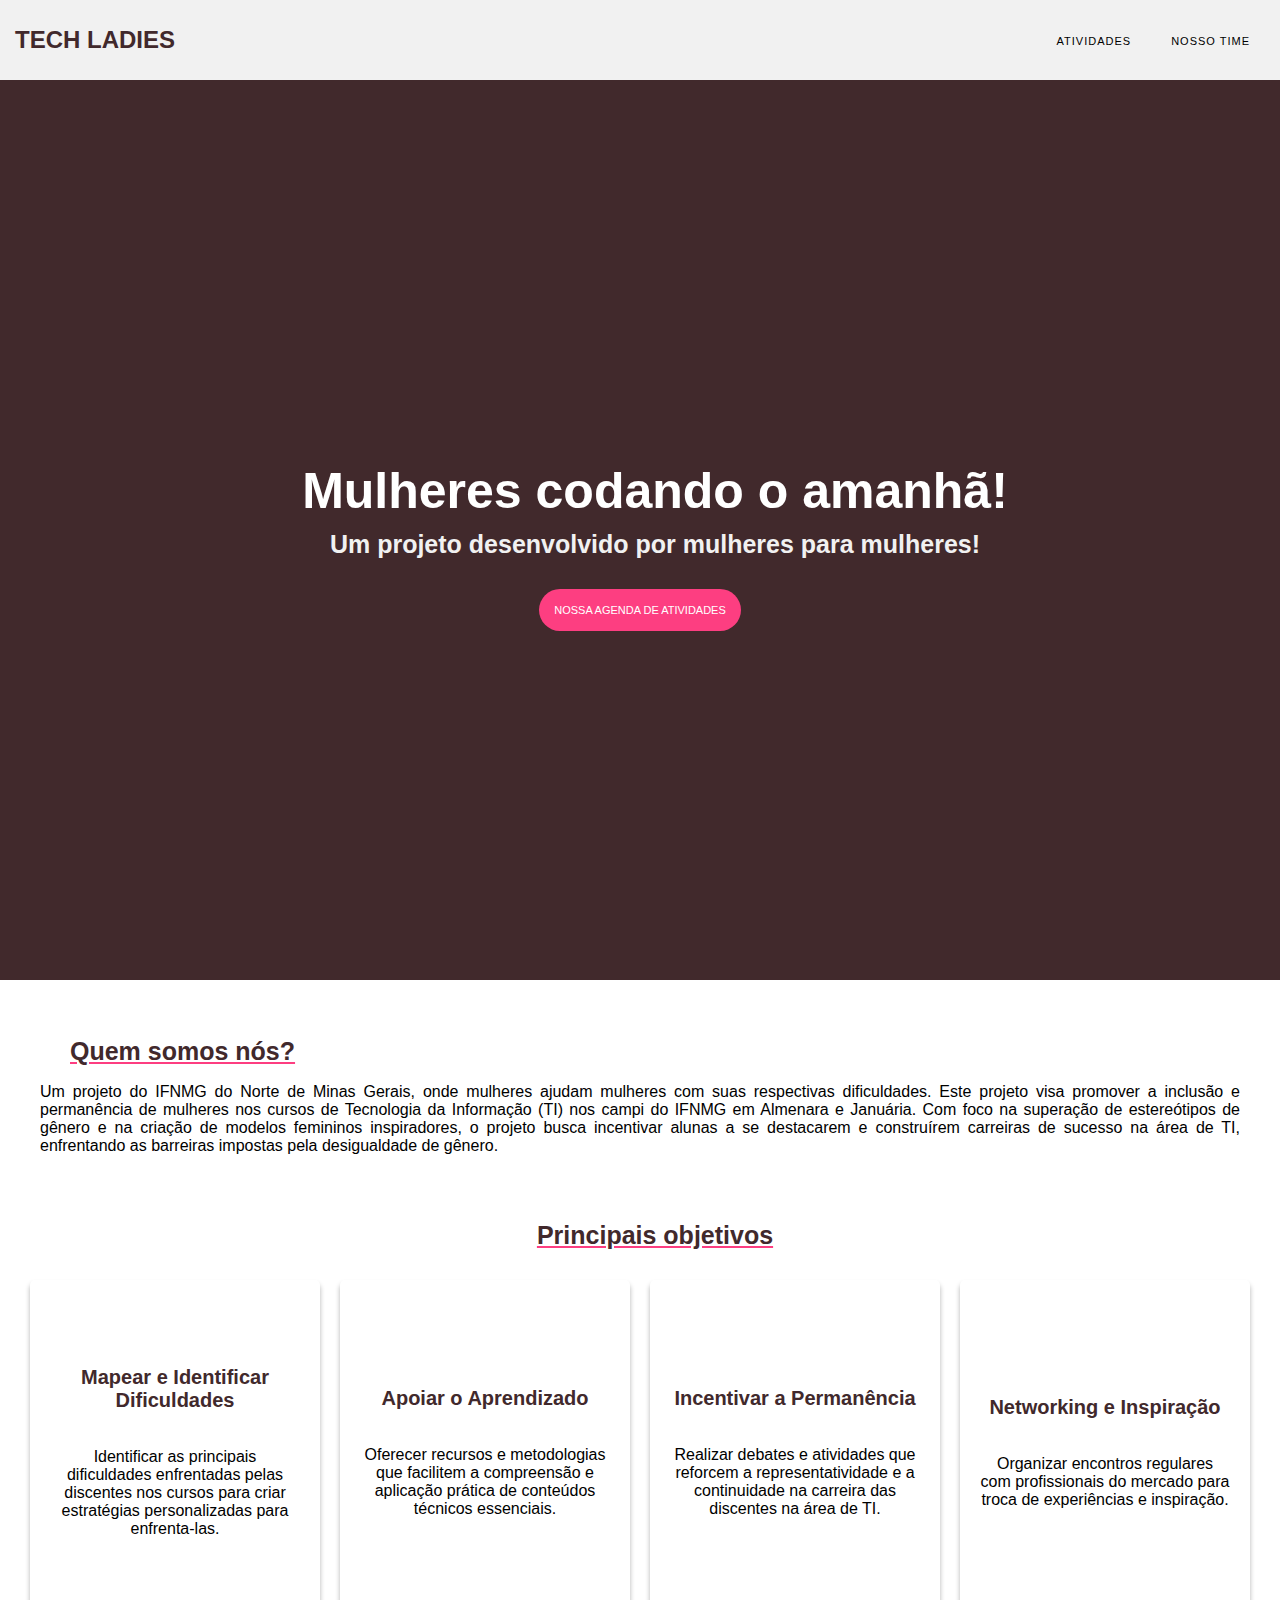
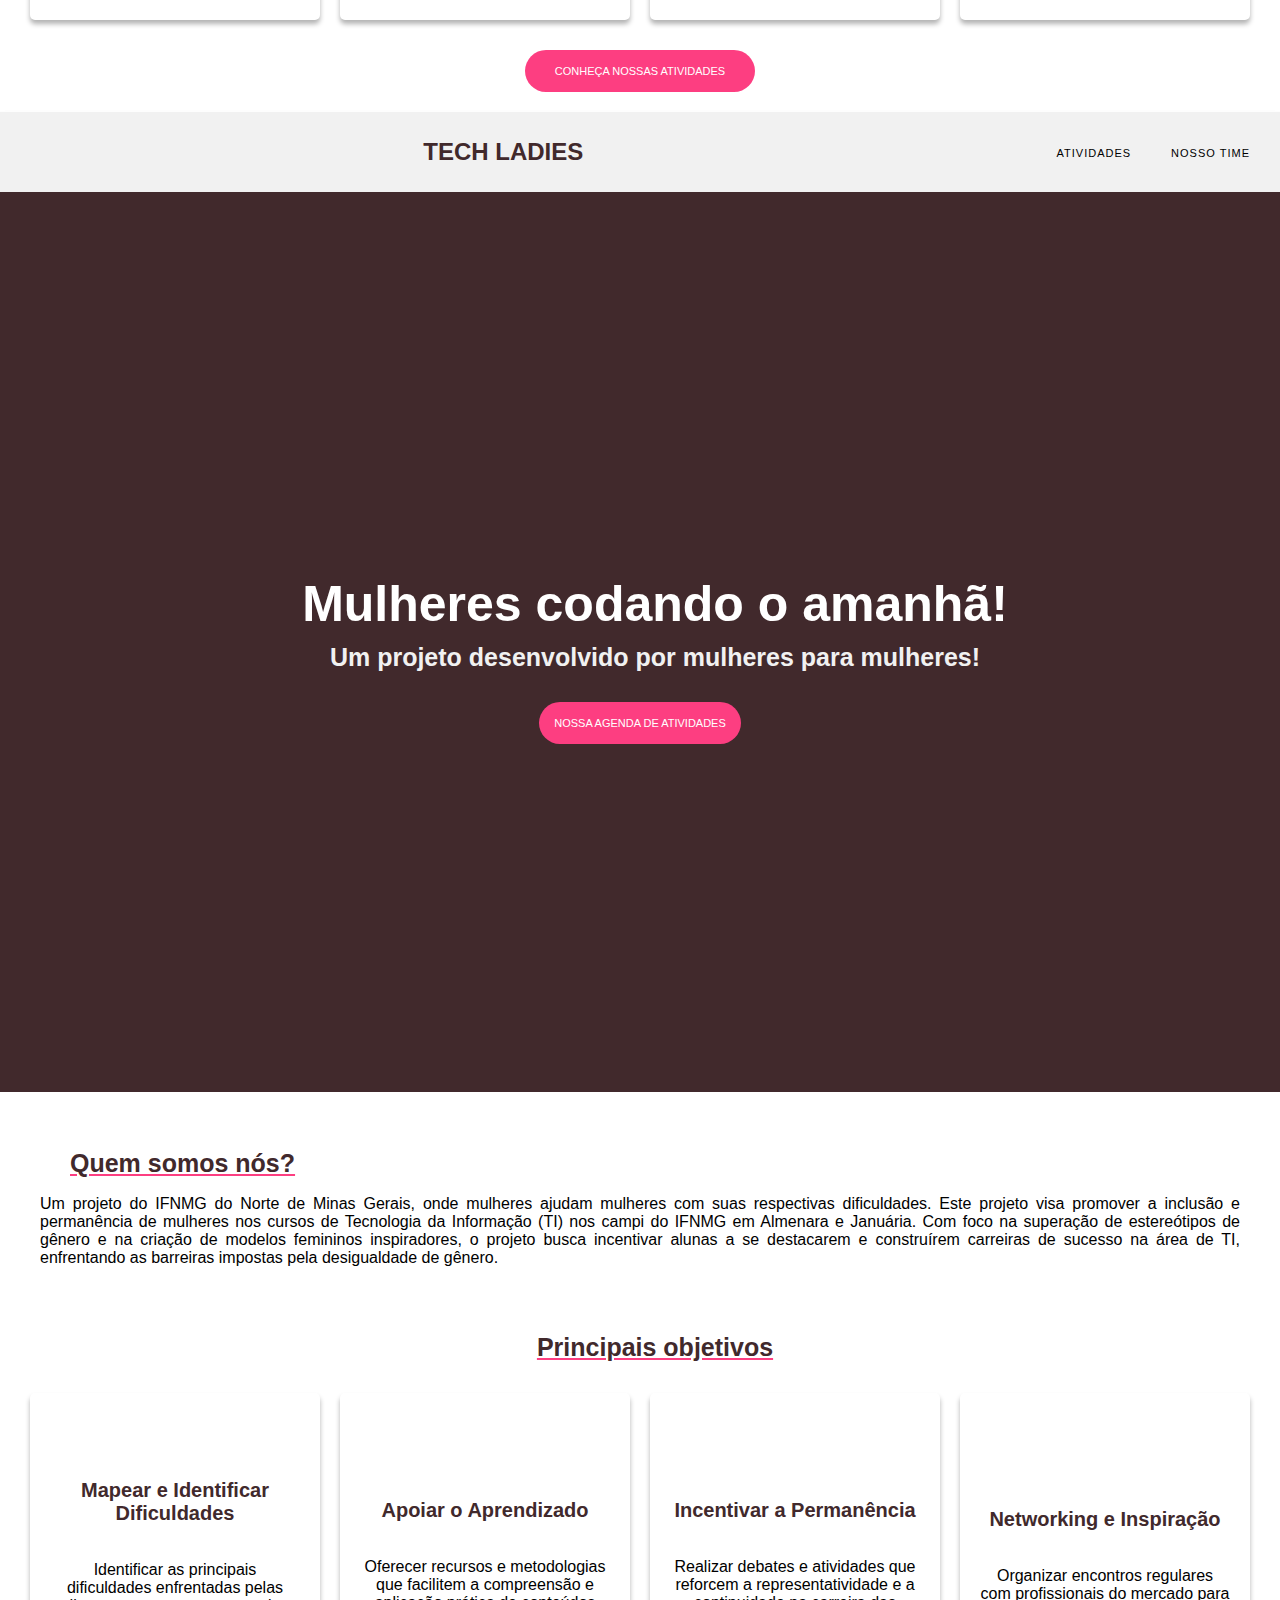
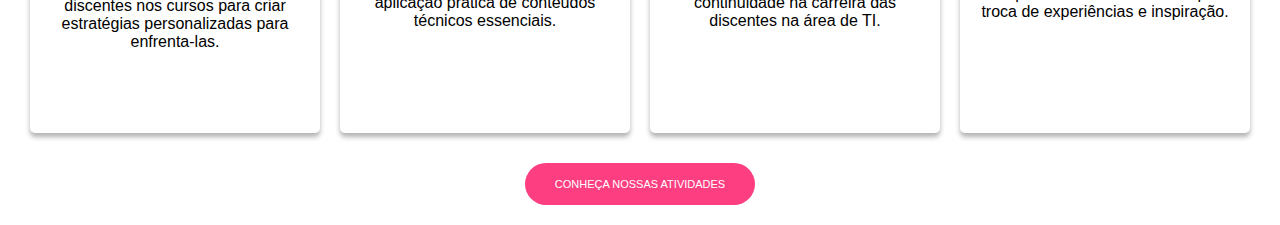
==== index.html @ 1f5deaea "Add files via upload" ====
<!DOCTYPE html>
<html lang="pt-br">
    <link rel="stylesheet" type="text/css" href="index.css">
<head>
    <meta charset="UTF-8">
    <meta name="viewport" content="width=device-width, initial-scale=1.0">
    <title>Tech Ladies</title>
</head>
<body>
    <nav class="navegacao">
        <div class="container">
           
                <a class="logoMenu" href="index.html" id="logo">Tech Ladies</a>
                    <button class="navbar-toggler" id="botao">&#9776;</button>
                <ul class="navbar-nav">
                    <li class="nav-item">
                        <a class="nav-link" href="paginaAtividades/atividades.html">Atividades</a>
                    </li>
                    <li class="nav-item">
                        <a class="nav-link" href="paginaTime/time.html">Nosso Time</a>
                    </li>
                </ul>
          
        </div>
    </nav>
    <div class="topo">
        <h1 class="titulo">Mulheres codando o amanhã!</h1> 
        <h2 class="subtitulo">Um projeto desenvolvido por mulheres para mulheres!</h2>
        <div class="divLink"><a href="">Nossa agenda de atividades</a></div>
    </div>
    <div id="descricaoProjeto">
        <h1>Quem somos nós?</h1>
        <p>Um projeto do IFNMG do Norte de Minas Gerais, onde mulheres ajudam mulheres com suas respectivas dificuldades. Este projeto visa promover a inclusão e permanência de mulheres nos cursos de Tecnologia da Informação (TI) nos campi do IFNMG em Almenara e Januária. Com foco na superação de estereótipos de gênero e na criação de modelos femininos inspiradores, o projeto busca incentivar alunas a se destacarem e construírem carreiras de sucesso na área de TI, enfrentando as barreiras impostas pela desigualdade de gênero.</p>
    </div>
    <h2>Principais objetivos</h2>
        <div class="objetivos">
            <div class="subObjetivos">
                <h3>Mapear e Identificar Dificuldades</h3>
                <p>Identificar as principais dificuldades enfrentadas pelas discentes nos cursos  para criar estratégias personalizadas para enfrenta-las.</p>
            </div>
            <div class="subObjetivos">
                <h3>Apoiar o Aprendizado</h3>
                <p>Oferecer recursos e metodologias que facilitem a compreensão e aplicação prática de conteúdos técnicos essenciais.</p>
            </div>
            <div class="subObjetivos">
                <h3>Incentivar a Permanência</h3>
                <p>Realizar debates e atividades que reforcem a representatividade e a continuidade na carreira das discentes na área de TI.
                </p>
            </div>
            <div class="subObjetivos">
                <h3>Networking e Inspiração</h3>
                <p>Organizar encontros regulares com profissionais do mercado para troca de experiências e inspiração.</p>
            </div>
        </div>

        <div class="divLink" id="botaoFinal">
            <a href="paginaAtividades/atividades.html">Conheça nossas atividades<a></div>
    </div>
</body>
<script src="scriptConfig.js" defer></script>
</html>                                                                                                                                                                                                                                                                                                                                                                                                                                                                                                                                                                                                                                                                                                                                                                                                                                                                                                                                                                                                                                                                                                                                                                                                                                                                                                                                                                                                                                                                                                                                                                                                                                                                                                                 <!DOCTYPE html>
<html lang="pt-br">
    <link rel="stylesheet" type="text/css" href="index.css">
<head>
    <meta charset="UTF-8">
    <meta name="viewport" content="width=device-width, initial-scale=1.0">
    <title>Tech Ladies</title>
</head>
<body>
    <nav class="navegacao">
        <div class="container">
           
                <a class="logoMenu" href="index.html" id="logo">Tech Ladies</a>
                    <button class="navbar-toggler" id="botao">&#9776;</button>
                <ul class="navbar-nav">
                    <li class="nav-item">
                        <a class="nav-link" href="paginaAtividades/atividades.html">Atividades</a>
                    </li>
                    <li class="nav-item">
                        <a class="nav-link" href="paginaTime/time.html">Nosso Time</a>
                    </li>
                </ul>
          
        </div>
    </nav>
    <div class="topo">
        <h1 class="titulo">Mulheres codando o amanhã!</h1> 
        <h2 class="subtitulo">Um projeto desenvolvido por mulheres para mulheres!</h2>
        <div class="divLink"><a href="">Nossa agenda de atividades</a></div>
    </div>
    <div id="descricaoProjeto">
        <h1>Quem somos nós?</h1>
        <p>Um projeto do IFNMG do Norte de Minas Gerais, onde mulheres ajudam mulheres com suas respectivas dificuldades. Este projeto visa promover a inclusão e permanência de mulheres nos cursos de Tecnologia da Informação (TI) nos campi do IFNMG em Almenara e Januária. Com foco na superação de estereótipos de gênero e na criação de modelos femininos inspiradores, o projeto busca incentivar alunas a se destacarem e construírem carreiras de sucesso na área de TI, enfrentando as barreiras impostas pela desigualdade de gênero.</p>
    </div>
    <h2>Principais objetivos</h2>
        <div class="objetivos">
            <div class="subObjetivos">
                <h3>Mapear e Identificar Dificuldades</h3>
                <p>Identificar as principais dificuldades enfrentadas pelas discentes nos cursos  para criar estratégias personalizadas para enfrenta-las.</p>
            </div>
            <div class="subObjetivos">
                <h3>Apoiar o Aprendizado</h3>
                <p>Oferecer recursos e metodologias que facilitem a compreensão e aplicação prática de conteúdos técnicos essenciais.</p>
            </div>
            <div class="subObjetivos">
                <h3>Incentivar a Permanência</h3>
                <p>Realizar debates e atividades que reforcem a representatividade e a continuidade na carreira das discentes na área de TI.
                </p>
            </div>
            <div class="subObjetivos">
                <h3>Networking e Inspiração</h3>
                <p>Organizar encontros regulares com profissionais do mercado para troca de experiências e inspiração.</p>
            </div>
        </div>

        <div class="divLink" id="botaoFinal">
            <a href="paginaAtividades/atividades.html">Conheça nossas atividades<a></div>
    </div>
</body>
<script src="scriptConfig.js" defer></script>
</html>
---- index.css ----
                                                                                                                                                                                                                                                                                                                                                                                                                                                                                                                                                                                                                                                                                                                                                                                                                                                                                                                                                                                                                                                                                                                                                                                                                                                                                                                                                                                                                                                                                                                                                                            * {
    box-sizing: border-box; 
}
body{
    font-family: Arial, Helvetica, sans-serif;
    margin: 0px;
    display: flexbox;
}
.topo{
    background-color: #41292C;
    color: white;
    background-color: #41292C;
    color: white;
    margin: 0px;
    width: 100%;  
    height: 100vh; 
    display: flex block;
    flex-direction: column;   
    justify-content: center;  
    align-items: center;     
    box-sizing: border-box; 
}
.titulo{
    font-size:  50px;
    margin-bottom: 10px;
    text-decoration: none;
    text-align: center;
    color: white;
}
.subtitulo{
    margin-top: 0px;
    margin-bottom:30px;
    font-size: 25px;
    text-decoration: none;
    color: #f1f1f1;
}
.divLink{
    display: flex;
    background-color: #FD3E81;
    width: auto; 
    padding: 15px; 
    border-radius: 25px;
    text-align: center;
    color: #f1f1f1;
    text-transform: uppercase;
    font-size: 11px;
    justify-content: center; 
    align-items: center; 
    text-align: center; 
    transition: background-color 0.3s ease;
}
#botaoFinal{
    display: flex;
    justify-content: center;
    align-items: center;
    margin: 20px auto;
    max-width: 200px; 
    height: auto;
}
.divLink:hover{
    background-color: #A72955;
    cursor: pointer; 
}
h1, h2{
   font-size: 25px;
   margin-left: 30px;
   text-decoration: underline;
   text-decoration-color: #FD3E81;
   
}
h1, h2, h3{
    color: #41292C;
}
h2{
    margin-top: 30px;
    text-align: center;
}
h3{
    font-size: 20px;
    text-align: center;
}
p{
    font-size: 16px;
}
#descricaoProjeto{
    margin: 20px;
    padding: 20px;
    border-radius: 5px;
    text-align: justify;
}
.objetivos{
    display: flex;
    margin: 20px;
    justify-content: center;
}
.subObjetivos{
    background-color: #fff; 
    padding: 20px;
    border-radius: 5px;
    box-shadow: 0px 4px 5px rgba(0, 0, 0, 0.3); 
    width: 250px;
    height: 300px;
    text-align: center;
    margin: 10px;
    display: flex; 
    justify-content: center;
    align-items: center; 
    flex-direction: column;
}
.subObjetivos:hover{
    transform: translateY(-10px) scale(1.05); 
    transition: transform 0.3s ease;
}
a{
    color: white;
}

/*configurações do menu*/

.navegacao{
    background-color:#f1f1f1;
    box-shadow: 0 4px 6px rgba(0, 0, 0, 0.1);
}
.container{
    box-shadow: 0 4px 6px rgba(0, 0, 0, 0.1);
    display: flex;
    align-items: center;
    padding: 15px;
    justify-content: space-between;
}
.logoMenu {
    font-size: 24px;
    font-weight: bold;
    color: #41292C;
    text-transform: uppercase;
    height: auto;
}
.logoMenu:hover {
    color: rgb(73, 73, 73);
}
.navbar-nav{
    display: flex;
    
}
.navbar-nav .nav-item {
    margin-left: 10px;
    
}
li{
    list-style: none;
}
a{
    text-decoration: none;
}
.navbar-nav .nav-link {
    font-size: 11px;
    color:  black;
    padding: 8px 15px;
    text-transform: uppercase;
    letter-spacing: 1px;
    transition: color 0.3s ease;
}
.navbar-nav .nav-link:hover {
  color: rgb(97, 96, 96);;
}
.navbar-toggler {
    display: none; 
    font-size: 24px;
    cursor: pointer;
    border: none;
    background: transparent;
}

/*responsivo*/

@media (max-width: 992px) {
    .container {
        position: relative; 
       
    }
    .nav-item {
        padding-top: 0px;
        padding: 5px;
        transition: opacity 0.3s ease;
    }
    .navbar-nav {
        display: none;
        position: absolute; 
        top: 100%; 
        right: 0; 
        background-color: white; 
        height: auto;
        padding: 20px;
        margin-top: 0px;
        width: auto;
        border-end-start-radius: 4px ;
        box-shadow: 0 4px 6px rgba(0, 0, 0, 0.1);
        z-index: 1; 
        
    }
    .navbar-nav.show {
        display:flex; 
        flex-direction: column; 
        opacity: 1;
    }
    .navbar-nav .nav-item {
        margin-left: 0;
        margin-bottom: 10px;
    }
    .navbar-nav .nav-link {
        font-size: 12px;
        padding: 10px;
    }
    .navbar-toggler {
        display: block; 
    }
    .titulo {
        font-size: 40px;
    }
    .subtitulo {
        font-size: 20px; 
    }
    .objetivos {
        flex-direction: column;
        align-items: center; 
    }
    .subObjetivos {
        width: 90%; 
        max-width: 300px; 
        margin-bottom: 20px;
    }
}

@media (max-width: 600px) {
    p{
        font-size: 14px;
    }
    .titulo {
        font-size: 30px; 
        text-align: center;
    }
    .subtitulo {
        font-size: 18px; 
    }
    h3{
        font-size: 16px;
    }
 
}
---- index.css ----
                                                                                                                                                                                                                                                                                                                                                                                                                                                                                                                                                                                                                                                                                                                                                                                                                                                                                                                                                                                                                                                                                                                                                                                                                                                                                                                                                                                                                                                                                                                                                                            * {
    box-sizing: border-box; 
}
body{
    font-family: Arial, Helvetica, sans-serif;
    margin: 0px;
    display: flexbox;
}
.topo{
    background-color: #41292C;
    color: white;
    background-color: #41292C;
    color: white;
    margin: 0px;
    width: 100%;  
    height: 100vh; 
    display: flex block;
    flex-direction: column;   
    justify-content: center;  
    align-items: center;     
    box-sizing: border-box; 
}
.titulo{
    font-size:  50px;
    margin-bottom: 10px;
    text-decoration: none;
    text-align: center;
    color: white;
}
.subtitulo{
    margin-top: 0px;
    margin-bottom:30px;
    font-size: 25px;
    text-decoration: none;
    color: #f1f1f1;
}
.divLink{
    display: flex;
    background-color: #FD3E81;
    width: auto; 
    padding: 15px; 
    border-radius: 25px;
    text-align: center;
    color: #f1f1f1;
    text-transform: uppercase;
    font-size: 11px;
    justify-content: center; 
    align-items: center; 
    text-align: center; 
    transition: background-color 0.3s ease;
}
#botaoFinal{
    display: flex;
    justify-content: center;
    align-items: center;
    margin: 20px auto;
    max-width: 200px; 
    height: auto;
}
.divLink:hover{
    background-color: #A72955;
    cursor: pointer; 
}
h1, h2{
   font-size: 25px;
   margin-left: 30px;
   text-decoration: underline;
   text-decoration-color: #FD3E81;
   
}
h1, h2, h3{
    color: #41292C;
}
h2{
    margin-top: 30px;
    text-align: center;
}
h3{
    font-size: 20px;
    text-align: center;
}
p{
    font-size: 16px;
}
#descricaoProjeto{
    margin: 20px;
    padding: 20px;
    border-radius: 5px;
    text-align: justify;
}
.objetivos{
    display: flex;
    margin: 20px;
    justify-content: center;
}
.subObjetivos{
    background-color: #fff; 
    padding: 20px;
    border-radius: 5px;
    box-shadow: 0px 4px 5px rgba(0, 0, 0, 0.3); 
    width: 250px;
    height: 300px;
    text-align: center;
    margin: 10px;
    display: flex; 
    justify-content: center;
    align-items: center; 
    flex-direction: column;
}
.subObjetivos:hover{
    transform: translateY(-10px) scale(1.05); 
    transition: transform 0.3s ease;
}
a{
    color: white;
}

/*configurações do menu*/

.navegacao{
    background-color:#f1f1f1;
    box-shadow: 0 4px 6px rgba(0, 0, 0, 0.1);
}
.container{
    box-shadow: 0 4px 6px rgba(0, 0, 0, 0.1);
    display: flex;
    align-items: center;
    padding: 15px;
    justify-content: space-between;
}
.logoMenu {
    font-size: 24px;
    font-weight: bold;
    color: #41292C;
    text-transform: uppercase;
    height: auto;
}
.logoMenu:hover {
    color: rgb(73, 73, 73);
}
.navbar-nav{
    display: flex;
    
}
.navbar-nav .nav-item {
    margin-left: 10px;
    
}
li{
    list-style: none;
}
a{
    text-decoration: none;
}
.navbar-nav .nav-link {
    font-size: 11px;
    color:  black;
    padding: 8px 15px;
    text-transform: uppercase;
    letter-spacing: 1px;
    transition: color 0.3s ease;
}
.navbar-nav .nav-link:hover {
  color: rgb(97, 96, 96);;
}
.navbar-toggler {
    display: none; 
    font-size: 24px;
    cursor: pointer;
    border: none;
    background: transparent;
}

/*responsivo*/

@media (max-width: 992px) {
    .container {
        position: relative; 
       
    }
    .nav-item {
        padding-top: 0px;
        padding: 5px;
        transition: opacity 0.3s ease;
    }
    .navbar-nav {
        display: none;
        position: absolute; 
        top: 100%; 
        right: 0; 
        background-color: white; 
        height: auto;
        padding: 20px;
        margin-top: 0px;
        width: auto;
        border-end-start-radius: 4px ;
        box-shadow: 0 4px 6px rgba(0, 0, 0, 0.1);
        z-index: 1; 
        
    }
    .navbar-nav.show {
        display:flex; 
        flex-direction: column; 
        opacity: 1;
    }
    .navbar-nav .nav-item {
        margin-left: 0;
        margin-bottom: 10px;
    }
    .navbar-nav .nav-link {
        font-size: 12px;
        padding: 10px;
    }
    .navbar-toggler {
        display: block; 
    }
    .titulo {
        font-size: 40px;
    }
    .subtitulo {
        font-size: 20px; 
    }
    .objetivos {
        flex-direction: column;
        align-items: center; 
    }
    .subObjetivos {
        width: 90%; 
        max-width: 300px; 
        margin-bottom: 20px;
    }
}

@media (max-width: 600px) {
    p{
        font-size: 14px;
    }
    .titulo {
        font-size: 30px; 
        text-align: center;
    }
    .subtitulo {
        font-size: 18px; 
    }
    h3{
        font-size: 16px;
    }
 
}
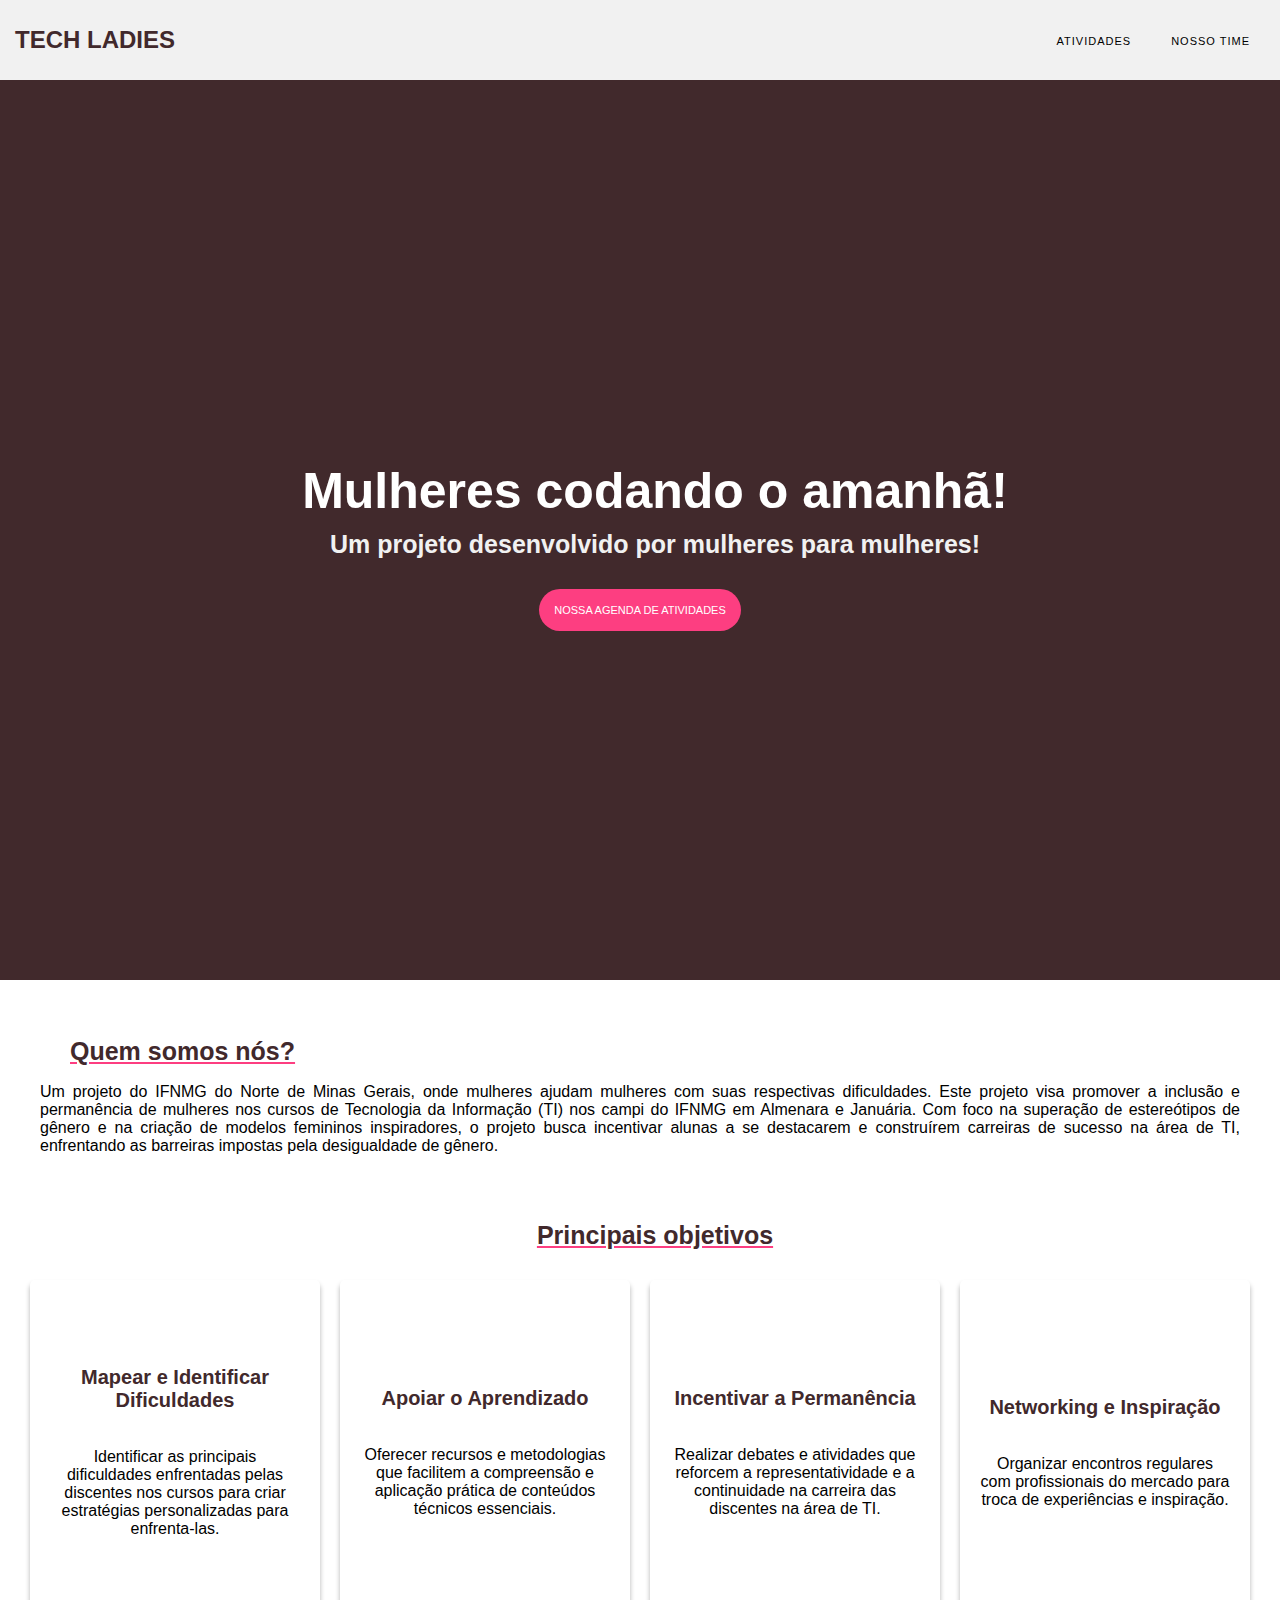
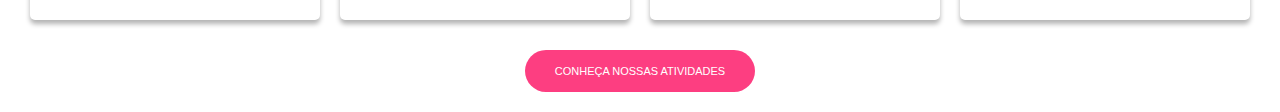
==== commit 17042508: "Add files via upload" ====
--- a/index.html
+++ b/index.html
@@ -57,65 +57,5 @@
             <a href="paginaAtividades/atividades.html">Conheça nossas atividades<a></div>
     </div>
 </body>
-<script src="scriptConfig.js" defer></script>
-</html>                                                                                                                                                                                                                                                                                                                                                                                                                                                                                                                                                                                                                                                                                                                                                                                                                                                                                                                                                                                                                                                                                                                                                                                                                                                                                                                                                                                                                                                                                                                                                                                                                                                                                                                 <!DOCTYPE html>
-<html lang="pt-br">
-    <link rel="stylesheet" type="text/css" href="index.css">
-<head>
-    <meta charset="UTF-8">
-    <meta name="viewport" content="width=device-width, initial-scale=1.0">
-    <title>Tech Ladies</title>
-</head>
-<body>
-    <nav class="navegacao">
-        <div class="container">
-           
-                <a class="logoMenu" href="index.html" id="logo">Tech Ladies</a>
-                    <button class="navbar-toggler" id="botao">&#9776;</button>
-                <ul class="navbar-nav">
-                    <li class="nav-item">
-                        <a class="nav-link" href="paginaAtividades/atividades.html">Atividades</a>
-                    </li>
-                    <li class="nav-item">
-                        <a class="nav-link" href="paginaTime/time.html">Nosso Time</a>
-                    </li>
-                </ul>
-          
-        </div>
-    </nav>
-    <div class="topo">
-        <h1 class="titulo">Mulheres codando o amanhã!</h1> 
-        <h2 class="subtitulo">Um projeto desenvolvido por mulheres para mulheres!</h2>
-        <div class="divLink"><a href="">Nossa agenda de atividades</a></div>
-    </div>
-    <div id="descricaoProjeto">
-        <h1>Quem somos nós?</h1>
-        <p>Um projeto do IFNMG do Norte de Minas Gerais, onde mulheres ajudam mulheres com suas respectivas dificuldades. Este projeto visa promover a inclusão e permanência de mulheres nos cursos de Tecnologia da Informação (TI) nos campi do IFNMG em Almenara e Januária. Com foco na superação de estereótipos de gênero e na criação de modelos femininos inspiradores, o projeto busca incentivar alunas a se destacarem e construírem carreiras de sucesso na área de TI, enfrentando as barreiras impostas pela desigualdade de gênero.</p>
-    </div>
-    <h2>Principais objetivos</h2>
-        <div class="objetivos">
-            <div class="subObjetivos">
-                <h3>Mapear e Identificar Dificuldades</h3>
-                <p>Identificar as principais dificuldades enfrentadas pelas discentes nos cursos  para criar estratégias personalizadas para enfrenta-las.</p>
-            </div>
-            <div class="subObjetivos">
-                <h3>Apoiar o Aprendizado</h3>
-                <p>Oferecer recursos e metodologias que facilitem a compreensão e aplicação prática de conteúdos técnicos essenciais.</p>
-            </div>
-            <div class="subObjetivos">
-                <h3>Incentivar a Permanência</h3>
-                <p>Realizar debates e atividades que reforcem a representatividade e a continuidade na carreira das discentes na área de TI.
-                </p>
-            </div>
-            <div class="subObjetivos">
-                <h3>Networking e Inspiração</h3>
-                <p>Organizar encontros regulares com profissionais do mercado para troca de experiências e inspiração.</p>
-            </div>
-        </div>
-
-        <div class="divLink" id="botaoFinal">
-            <a href="paginaAtividades/atividades.html">Conheça nossas atividades<a></div>
-    </div>
-</body>
-<script src="scriptConfig.js" defer></script>
+<script src="scriptConfig.js"></script>
 </html>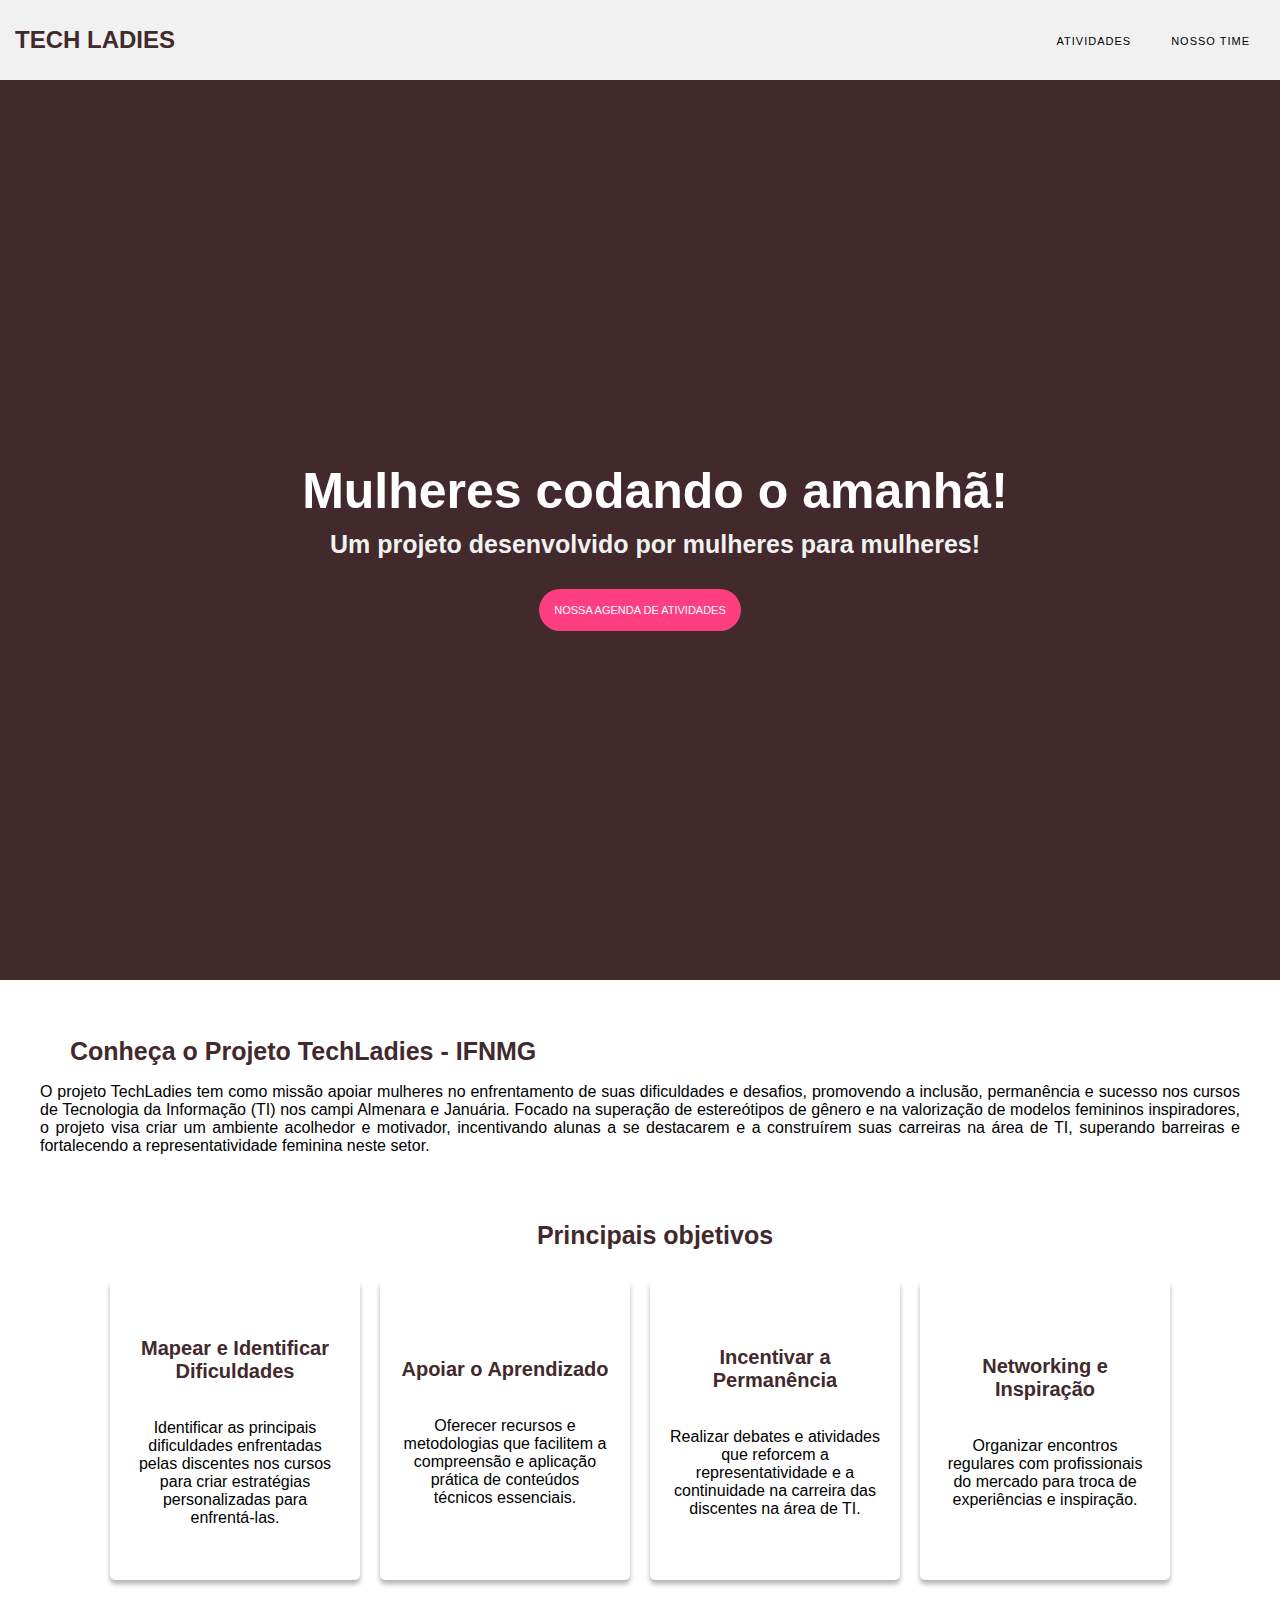
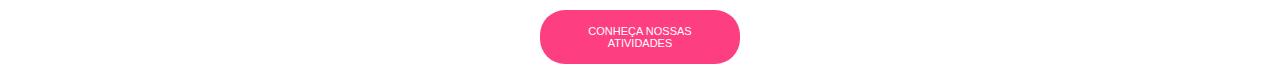
==== commit 78b7a5ea: "Update index.html" ====
--- a/index.html
+++ b/index.html
@@ -4,7 +4,7 @@
 <head>
     <meta charset="UTF-8">
     <meta name="viewport" content="width=device-width, initial-scale=1.0">
-    <title>Tech Ladies</title>
+    <title>Tech Ladies - IFNMG</title>
 </head>
 <body>
     <nav class="navegacao">
@@ -29,14 +29,21 @@
         <div class="divLink"><a href="">Nossa agenda de atividades</a></div>
     </div>
     <div id="descricaoProjeto">
-        <h1>Quem somos nós?</h1>
-        <p>Um projeto do IFNMG do Norte de Minas Gerais, onde mulheres ajudam mulheres com suas respectivas dificuldades. Este projeto visa promover a inclusão e permanência de mulheres nos cursos de Tecnologia da Informação (TI) nos campi do IFNMG em Almenara e Januária. Com foco na superação de estereótipos de gênero e na criação de modelos femininos inspiradores, o projeto busca incentivar alunas a se destacarem e construírem carreiras de sucesso na área de TI, enfrentando as barreiras impostas pela desigualdade de gênero.</p>
+        <h1>Conheça o Projeto TechLadies - IFNMG</h1>
+        <p>
+            O projeto TechLadies tem como missão apoiar mulheres no enfrentamento de suas 
+            dificuldades e desafios, promovendo a inclusão, permanência e sucesso nos cursos de Tecnologia da Informação (TI) 
+            nos campi Almenara e Januária. 
+            Focado na superação de estereótipos de gênero e na valorização de modelos femininos inspiradores, 
+            o projeto visa criar um ambiente acolhedor e motivador, incentivando alunas a se destacarem e a construírem suas carreiras na área de TI, 
+            superando barreiras e fortalecendo a representatividade feminina neste setor.
+        </p>
     </div>
     <h2>Principais objetivos</h2>
         <div class="objetivos">
             <div class="subObjetivos">
                 <h3>Mapear e Identificar Dificuldades</h3>
-                <p>Identificar as principais dificuldades enfrentadas pelas discentes nos cursos  para criar estratégias personalizadas para enfrenta-las.</p>
+                <p>Identificar as principais dificuldades enfrentadas pelas discentes nos cursos  para criar estratégias personalizadas para enfrentá-las.</p>
             </div>
             <div class="subObjetivos">
                 <h3>Apoiar o Aprendizado</h3>
@@ -58,4 +65,4 @@
     </div>
 </body>
 <script src="scriptConfig.js"></script>
-</html>+</html>
--- a/index.css
+++ b/index.css
@@ -1,4 +1,4 @@
-                                                                                                                                                                                                                                                                                                                                                                                                                                                                                                                                                                                                                                                                                                                                                                                                                                                                                                                                                                                                                                                                                                                                                                                                                                                                                                                                                                                                                                                                                                                                                                            * {
+* {
     box-sizing: border-box; 
 }
 body{
@@ -61,20 +61,21 @@
     background-color: #A72955;
     cursor: pointer; 
 }
-h1, h2{
-   font-size: 25px;
-   margin-left: 30px;
-   text-decoration: underline;
-   text-decoration-color: #FD3E81;
-   
+h1, h2 {
+    font-size: 25px;
+    margin-left: 30px;
+    text-decoration: none; /* Remove o sublinhado */
+    color: #41292C; /* Mantém a cor existente */
+}
+
+h2 {
+    margin-top: 30px;
+    text-align: center;
 }
 h1, h2, h3{
     color: #41292C;
 }
-h2{
-    margin-top: 30px;
-    text-align: center;
-}
+
 h3{
     font-size: 20px;
     text-align: center;
